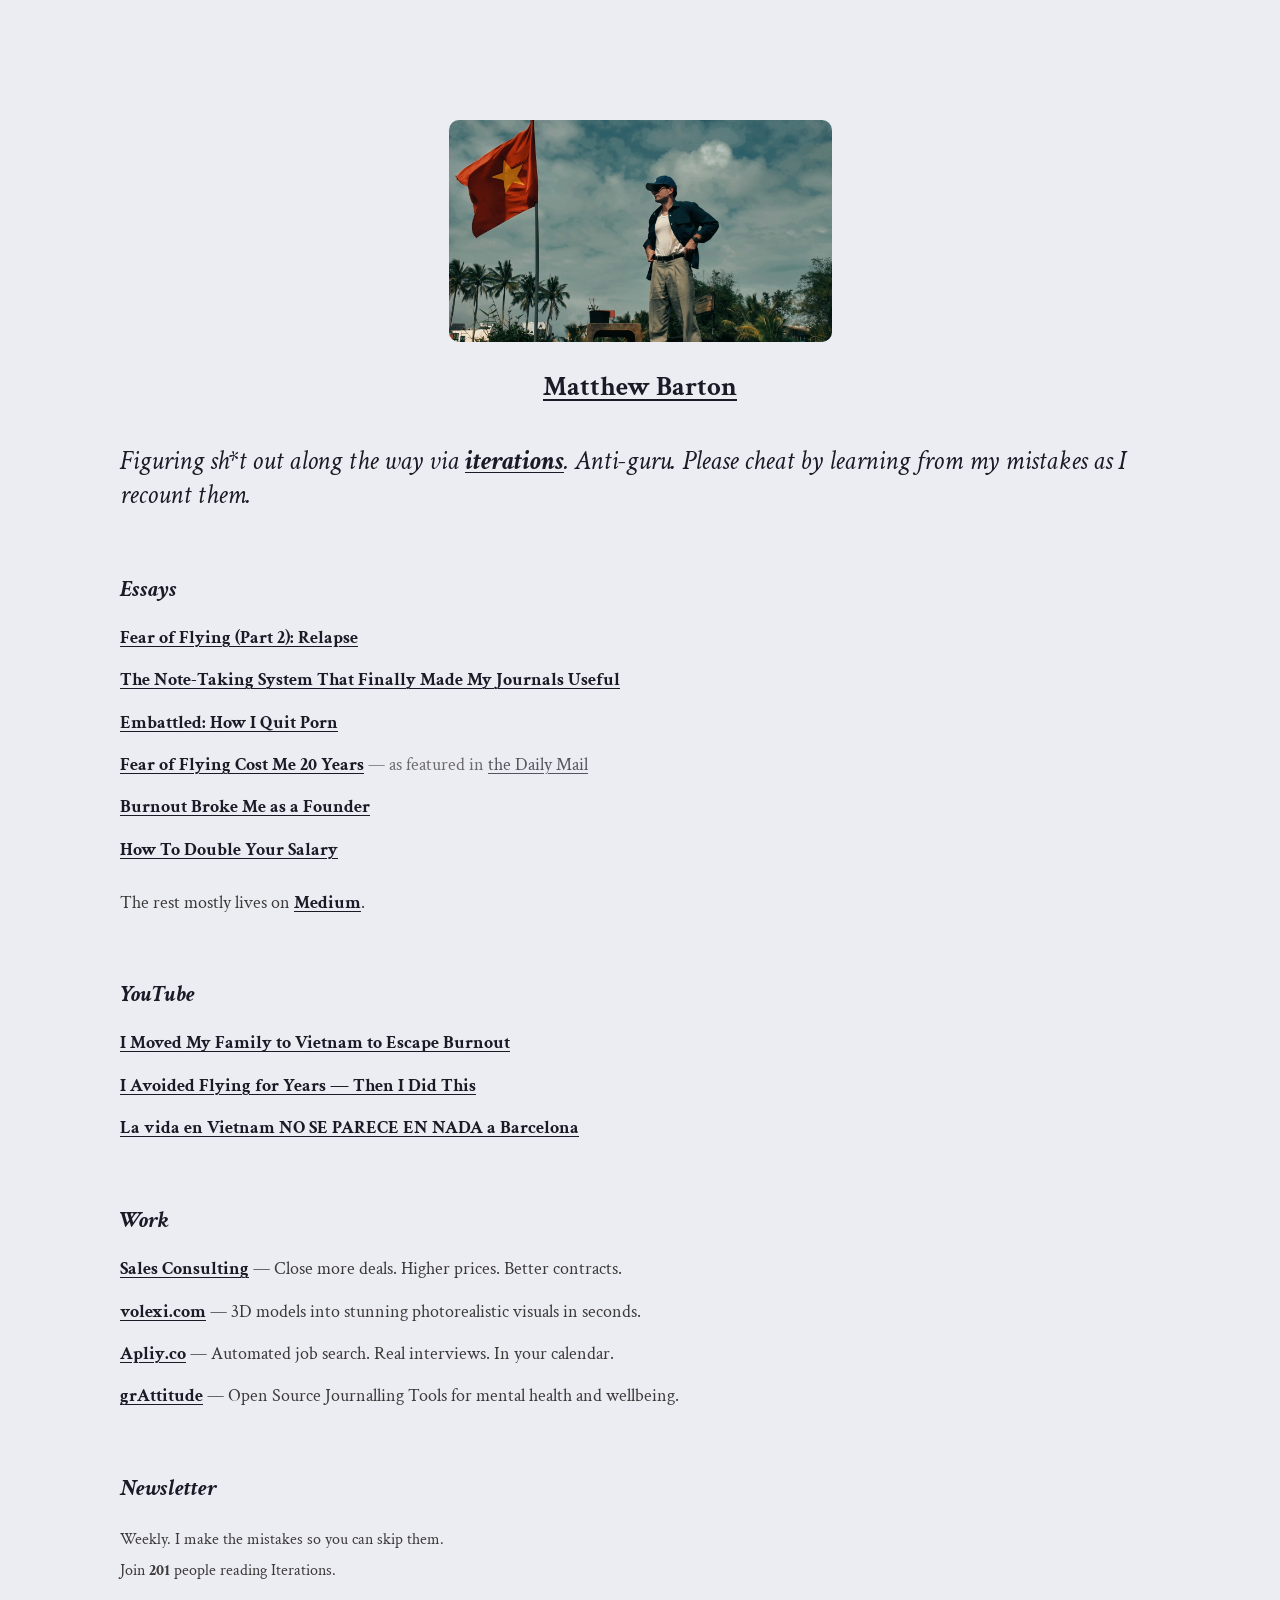
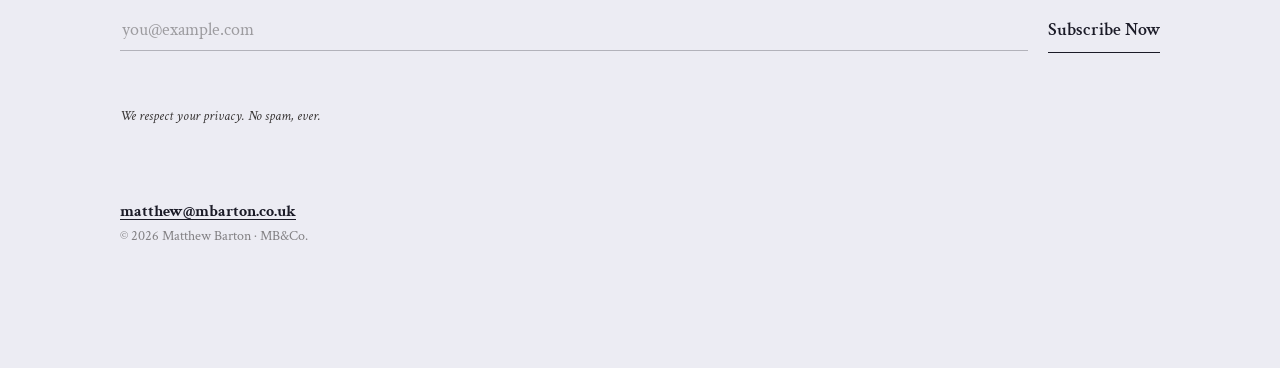
==== index.html @ 24c4029f "Install and configure Vercel Web Analytics ## Vercel Web Analytics Installation  Successfully instal" ====
<!DOCTYPE html>
<html lang="en">
<head>
<meta charset="utf-8">
<meta name="viewport" content="width=device-width, initial-scale=1">
<title>Matthew Barton — MB&amp;Co.</title>
<meta name="description" content="Figuring sh*t out along the way via iterations. Anti-guru. Essays, videos and projects from Matthew Barton.">
<link rel="canonical" href="https://www.mbarton.co.uk/">

<meta property="og:type" content="website">
<meta property="og:site_name" content="MB&amp;Co.">
<meta property="og:title" content="Matthew Barton — MB&amp;Co.">
<meta property="og:description" content="Figuring sh*t out along the way via iterations. Anti-guru. Please cheat by learning from my mistakes as I recount them.">
<meta property="og:url" content="https://www.mbarton.co.uk/">
<meta property="og:image" content="https://www.mbarton.co.uk/images/matthew-vietnam.jpg">
<meta name="theme-color" content="#19232F">
<meta name="twitter:card" content="summary_large_image">

<link rel="icon" href="/images/mbco-logo-180.png" type="image/png">
<link rel="apple-touch-icon" href="/images/mbco-logo-180.png">
<link rel="preconnect" href="https://fonts.googleapis.com">
<link rel="preconnect" href="https://fonts.gstatic.com" crossorigin>
<link rel="stylesheet" href="https://fonts.googleapis.com/css2?family=Crimson+Text:ital,wght@0,400;0,600;0,700;1,400;1,600&display=swap">
<link rel="stylesheet" href="/styles.css">

<!-- Vercel Web Analytics initialization -->
<script>
  window.va = window.va || function () { (window.vaq = window.vaq || []).push(arguments); };
</script>
<script defer src="/_vercel/script.js"></script>
</head>
<body>

<a class="skip" href="#main">Skip to content</a>

<div class="page">
  <main class="card" id="main">

    <header class="hero">
      <img class="hero-img" src="/images/matthew-vietnam.jpg"
           width="1400" height="813"
           alt="Matthew Barton standing beside a Vietnamese flag under palm trees">
      <h1 class="hero-name">Matthew Barton</h1>
      <p class="hero-tagline">
        Figuring sh*t out along the way via
        <a href="https://www.linkedin.com/newsletters/iterations-by-matthew-barton-7289678221522952192/">iterations</a>.
        Anti-guru. Please cheat by learning from my mistakes as I recount them.
      </p>
    </header>

    <section class="section" aria-labelledby="essays">
      <h2 class="section-title" id="essays">Essays</h2>
      <ul class="list">
        <li><a href="https://medium.com/@matthew.barton/fear-of-flying-part-2-relapse-07c12e3618e9">Fear of Flying (Part 2): Relapse</a></li>
        <li><a href="https://medium.com/refounder/the-note-taking-system-that-finally-made-my-journals-useful-2b163375fb8c">The Note-Taking System That Finally Made My Journals Useful</a></li>
        <li><a href="https://medium.com/refounder/embattled-badd80fca2e1">Embattled: How I Quit Porn</a></li>
        <li><a href="https://medium.com/refounder/fear-of-flying-cost-me-20-years-heres-how-i-took-back-control-08aae43d52a0">Fear of Flying Cost Me 20 Years</a>
          <span class="credit">— as featured in <a href="https://www.dailymail.co.uk/lifestyle/article-15554357/fear-flying-tips-phobia-planes-fly-flights-anxiety.html">the Daily Mail</a></span></li>
        <li><a href="https://medium.com/refounder/burnout-broke-me-as-a-founder-these-8-shifts-are-helping-me-come-back-085ca414d92b">Burnout Broke Me as a Founder</a></li>
        <li><a href="https://medium.com/@matthew.barton/increase-your-salary-by-55-27be08bc27ba">How To Double Your Salary</a></li>
      </ul>
      <p class="note">The rest mostly lives on <a href="https://medium.com/@matthew.barton">Medium</a>.</p>
    </section>

    <section class="section" aria-labelledby="youtube">
      <h2 class="section-title" id="youtube">YouTube</h2>
      <ul class="list">
        <li><a href="https://youtu.be/f4rWe0Duj20">I Moved My Family to Vietnam to Escape Burnout</a></li>
        <li><a href="https://youtu.be/TmtsE7OxNx4">I Avoided Flying for Years — Then I Did This</a></li>
        <li><a href="https://youtu.be/N6RdudHgXbE">La vida en Vietnam NO SE PARECE EN NADA a Barcelona</a></li>
      </ul>
    </section>

    <section class="section" aria-labelledby="work">
      <h2 class="section-title" id="work">Work</h2>
      <ul class="list">
        <li><a href="https://www.yexa.io/">Sales Consulting</a> — Close more deals. Higher prices. Better contracts.</li>
        <li><a href="https://volexi.com/">volexi.com</a> — 3D models into stunning photorealistic visuals in seconds.</li>
        <li><a href="https://apliy-official.vercel.app/">Apliy.co</a> — Automated job search. Real interviews. In your calendar.</li>
        <li><a href="https://grattitude.space/">grAttitude</a> — Open Source Journalling Tools for mental health and wellbeing.</li>
      </ul>
    </section>

    <section class="section" aria-labelledby="newsletter">
      <h2 class="section-title" id="newsletter">Newsletter</h2>
      <div class="signup">
        <p class="signup-body">Weekly. I make the mistakes so you can skip them.</p>

        <!-- Subscriber count. 189 on the LinkedIn newsletter + 12 on SendFox = 201.
             Shown deliberately while the number is small — it's the thing that gets
             grown by being looked at. Update by hand for now; live count comes later
             once Beehiiv is sending and its API can be read. -->
        <p class="signup-count">Join <strong>201</strong> people reading Iterations.</p>

        <form class="signup-form" id="signup-form" novalidate>
          <label class="visually-hidden" for="email">Email address</label>
          <input id="email" name="email" type="email" autocomplete="email"
                 placeholder="you@example.com" required>
          <button type="submit">Subscribe Now</button>
        </form>

        <p class="signup-status" id="signup-status" role="status" aria-live="polite"></p>
        <p class="signup-privacy">We respect your privacy. No spam, ever.</p>
      </div>
    </section>

    <footer class="footer">
      <p><a href="mailto:matthew@mbarton.co.uk">matthew@mbarton.co.uk</a></p>
      <p class="footer-legal">&copy; <span id="year">2026</span> Matthew Barton · MB&amp;Co.</p>
    </footer>

  </main>
</div>

<script src="/main.js" defer></script>

<!-- Vercel Speed Insights. Provides Core Web Vitals performance metrics.
     Served by Vercel itself, so there is no third-party request, no cookie
     and no consent banner needed. Returns 404 when running locally, which is
     harmless. Must also be switched on in the Vercel dashboard:
     Project -> Speed Insights -> Enable. -->
<script defer src="/_vercel/insights/script.js"></script>
</body>
</html>
---- styles.css ----
/* MB&Co. — mbarton.co.uk
   Faithful rebuild of the Gamma original: Crimson Text on a pale lavender ground,
   white translucent card, bold underlined links. Measure tightened for readability. */

:root {
  --bg: #ECECF3;
  --ink: #3C3939;
  --ink-strong: #1B1B27;
  --rule: rgba(27, 27, 39, 0.12);
  --serif: "Crimson Text", Georgia, "Times New Roman", serif;
  --measure: 65rem;
  --navy: #19232F;
}

*, *::before, *::after { box-sizing: border-box; }

html { -webkit-text-size-adjust: 100%; }

body {
  margin: 0;
  background: var(--bg);
  color: var(--ink);
  font-family: var(--serif);
  font-size: 1.125rem;
  line-height: 1.6;
  -webkit-font-smoothing: antialiased;
}

.skip {
  position: absolute;
  left: -9999px;
}
.skip:focus {
  left: 1rem; top: 1rem;
  z-index: 10;
  background: #fff;
  padding: 0.5rem 0.9rem;
  border-radius: 6px;
}

.visually-hidden {
  position: absolute;
  width: 1px; height: 1px;
  padding: 0; margin: -1px;
  overflow: hidden;
  clip: rect(0 0 0 0);
  white-space: nowrap;
  border: 0;
}

.page {
  padding: clamp(1rem, 4vw, 3rem) clamp(1rem, 4vw, 2rem);
}

.card {
  max-width: 80rem;
  margin: 0 auto;
  padding: clamp(2rem, 6vw, 4.5rem) clamp(1.25rem, 5vw, 4rem);
}

/* ---------- hero ---------- */

.hero { text-align: center; }

.hero-img {
  display: block;
  width: 100%;
  max-width: 23.9375rem;   /* 383px, as Gamma */
  height: auto;
  margin: 0 auto;
  border-radius: 10px;
}

.hero-name {
  font-size: clamp(1.40625rem, 2.109375vw, 1.6875rem);   /* 22.5px → 27px */
  font-weight: 700;
  line-height: 1.25;
  color: var(--ink-strong);
  text-decoration: underline;
  text-underline-offset: 4px;
  margin: 1.75rem 0 0;
}

.hero-tagline {
  max-width: var(--measure);
  margin: 2.5rem auto 0;
  font-style: italic;
  font-weight: 400;
  font-size: clamp(1.40625rem, 2.109375vw, 1.6875rem);   /* 22.5px → 27px */
  line-height: 1.25;
  color: var(--ink-strong);
  text-align: left;
}

/* ---------- sections ---------- */

.section {
  max-width: var(--measure);
  margin: 0 auto;
  padding-top: clamp(2.75rem, 6vw, 4rem);
}

.section-title {
  font-size: clamp(1.2375rem, 1.7578125vw, 1.40625rem);  /* 19.8px → 22.5px */
  font-style: italic;
  font-weight: 700;
  line-height: 1.25;
  color: var(--ink-strong);
  margin: 0 0 1.25rem;
}

.list {
  list-style: none;
  margin: 0;
  padding: 0;
}

.list li + li { margin-top: 0.85rem; }

.credit {
  color: var(--ink);
  opacity: 0.72;
  white-space: nowrap;
}
.credit a { font-weight: 400; }

.note { margin: 1.5rem 0 0; }

/* ---------- links ---------- */

a {
  color: var(--ink-strong);
  font-weight: 700;
  text-decoration: underline;
  text-underline-offset: 3px;
  text-decoration-thickness: 1px;
  transition: opacity 0.15s ease;
}
a:hover { opacity: 0.62; }
a:focus-visible {
  outline: 2px solid var(--ink-strong);
  outline-offset: 3px;
  border-radius: 2px;
}

/* ---------- newsletter signup ---------- */

.signup { margin-top: 1.5rem; }

.signup-body {
  margin: 0;
  font-size: 1rem;
}

.signup-form {
  margin-top: 1.4rem;
  display: flex;
  flex-wrap: wrap;
  align-items: baseline;
  gap: 0.2rem 1.25rem;
}

.signup-form input {
  flex: 1 1 16rem;
  min-width: 0;
  font-family: inherit;
  font-size: 1.125rem;
  padding: 0.55rem 0.1rem;
  color: var(--ink);
  background: transparent;
  border: 0;
  border-bottom: 1px solid rgba(27, 27, 39, 0.28);
  border-radius: 0;
  transition: border-color 0.15s ease;
}
.signup-form input::placeholder { color: rgba(60, 57, 57, 0.45); }
.signup-form input:focus {
  outline: none;
  border-bottom-color: var(--ink-strong);
}

.signup-form button {
  flex: 0 0 auto;
  font-family: inherit;
  font-size: 1.125rem;
  font-weight: 600;
  padding: 0.72rem 0;
  color: var(--ink-strong);
  background: none;
  border: 0;
  border-bottom: 1px solid var(--ink-strong);
  border-radius: 0;
  cursor: pointer;
  transition: opacity 0.15s ease;
}
.signup-form button:hover { opacity: 0.85; }
.signup-form button:focus-visible {
  outline: 2px solid var(--ink-strong);
  outline-offset: 4px;
}

.signup-status {
  margin: 0.9rem 0 0;
  font-size: 1rem;
  min-height: 1.5rem;
}
.signup-status[data-state="error"] { color: #9B2C2C; }

.signup-count {
  margin: 0.35rem 0 0;
  font-size: 1rem;
}
.signup-count strong { font-weight: 700; }

.signup-privacy {
  margin: 0.75rem 0 0;
  font-size: 0.9rem;        /* 14.4px, as Gamma */
  font-style: italic;
  line-height: 1.6;
}

/* ---------- footer ---------- */

.footer {
  max-width: var(--measure);
  margin: 0 auto;
  padding-top: clamp(3rem, 7vw, 4.5rem);
  font-size: 1rem;
}
.footer p { margin: 0; }

.footer-legal {
  margin-top: 0.5rem;
  font-size: 0.9rem;
  opacity: 0.6;
}

@media (prefers-reduced-motion: reduce) {
  * { transition: none !important; }
}
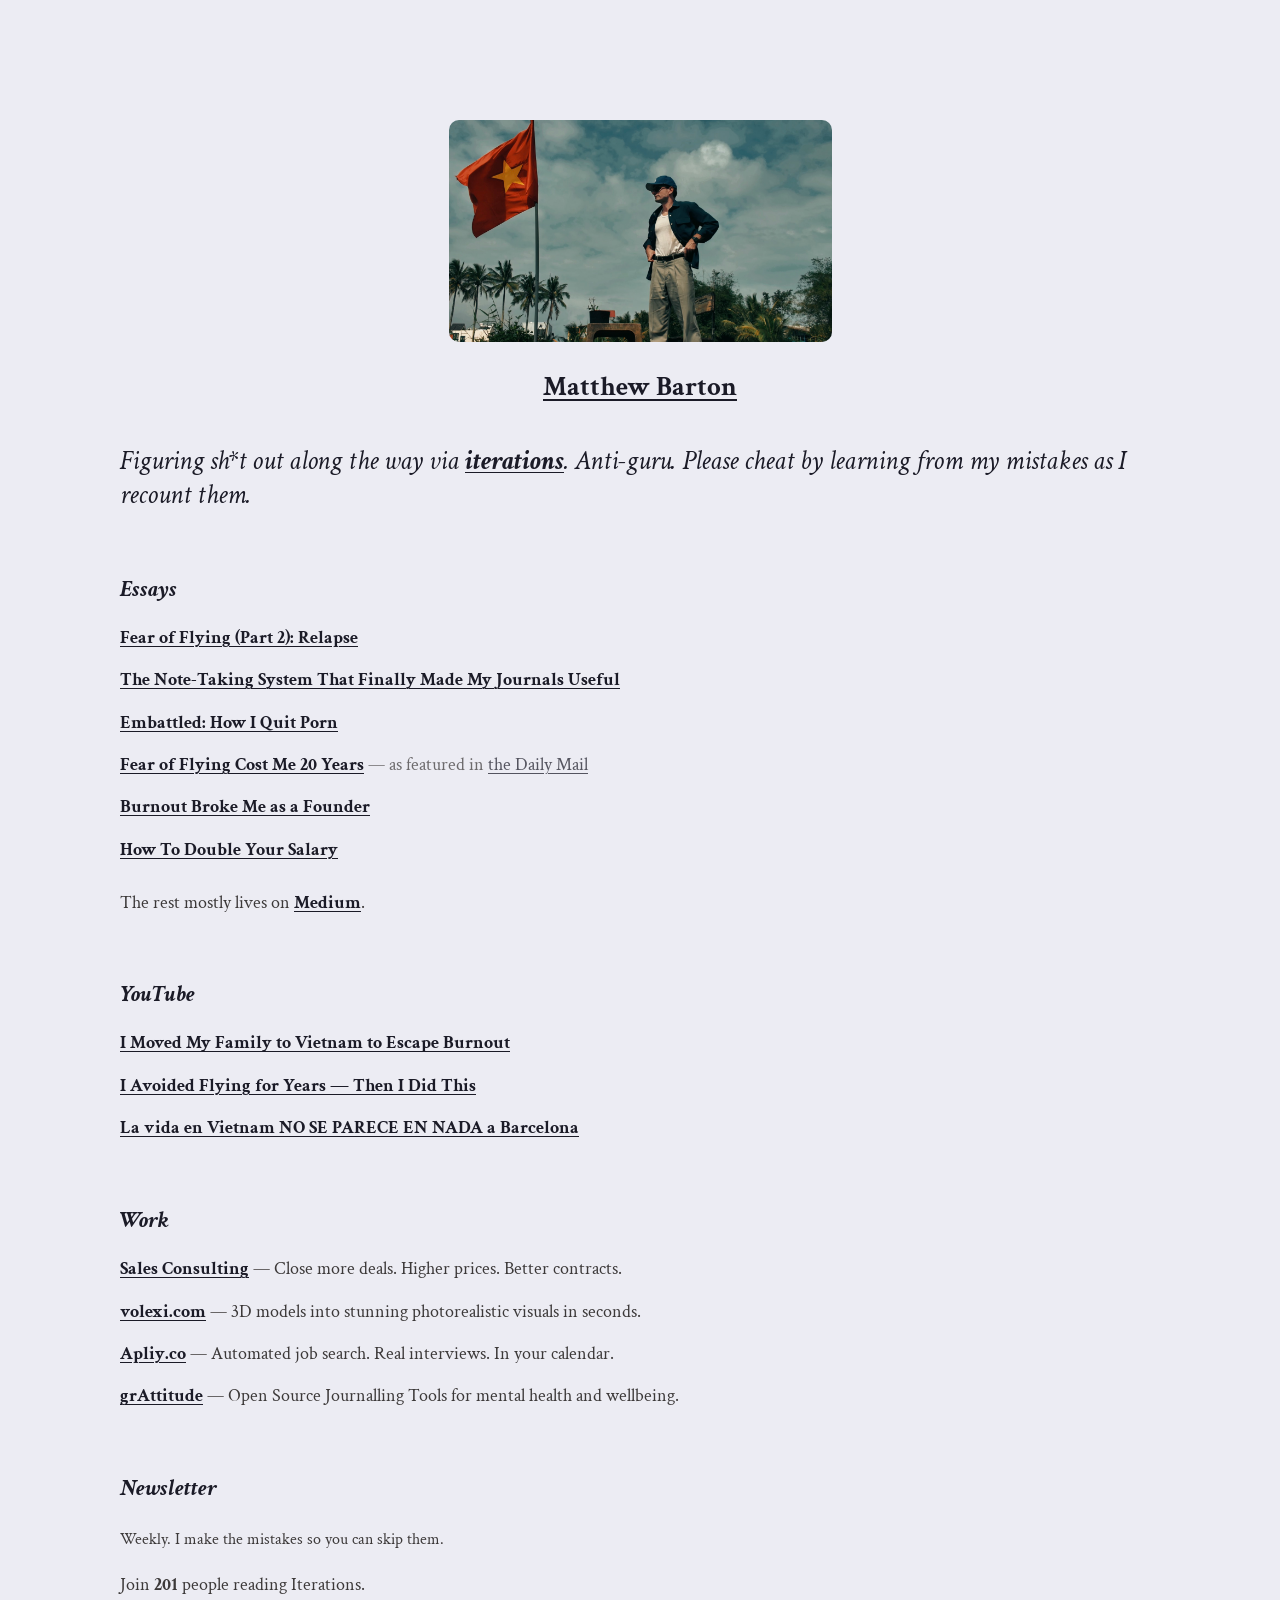
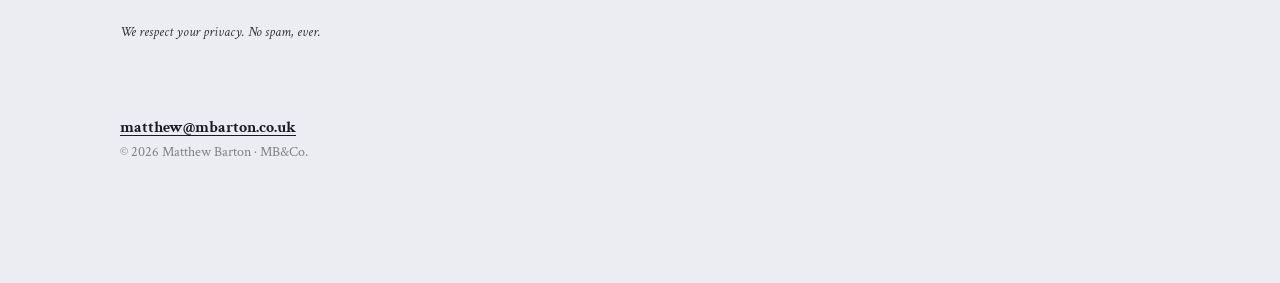
==== commit 6e253d43: "Use Beehiiv's embedded subscribe form Replaces the bespoke form with Beehiiv's loader script so sign" ====
--- a/index.html
+++ b/index.html
@@ -22,12 +22,6 @@
 <link rel="preconnect" href="https://fonts.gstatic.com" crossorigin>
 <link rel="stylesheet" href="https://fonts.googleapis.com/css2?family=Crimson+Text:ital,wght@0,400;0,600;0,700;1,400;1,600&display=swap">
 <link rel="stylesheet" href="/styles.css">
-
-<!-- Vercel Web Analytics initialization -->
-<script>
-  window.va = window.va || function () { (window.vaq = window.vaq || []).push(arguments); };
-</script>
-<script defer src="/_vercel/script.js"></script>
 </head>
 <body>
 
@@ -92,14 +86,16 @@
              once Beehiiv is sending and its API can be read. -->
         <p class="signup-count">Join <strong>201</strong> people reading Iterations.</p>
 
-        <form class="signup-form" id="signup-form" novalidate>
-          <label class="visually-hidden" for="email">Email address</label>
-          <input id="email" name="email" type="email" autocomplete="email"
-                 placeholder="you@example.com" required>
-          <button type="submit">Subscribe Now</button>
-        </form>
+        <!-- Beehiiv subscribe form. Renders and submits in place, so the reader
+             enters their address once and stays on the page. Its appearance is
+             controlled in Beehiiv (Grow -> Subscribe Forms), not by styles.css —
+             the markup is injected by Beehiiv's loader and cannot be restyled
+             from here. -->
+        <div class="signup-embed">
+          <script async src="https://subscribe-forms.beehiiv.com/v3/loader.js"
+                  data-beehiiv-form="95769e9b-e347-4340-8025-097a2545d365"></script>
+        </div>
 
-        <p class="signup-status" id="signup-status" role="status" aria-live="polite"></p>
         <p class="signup-privacy">We respect your privacy. No spam, ever.</p>
       </div>
     </section>
@@ -114,11 +110,15 @@
 
 <script src="/main.js" defer></script>
 
-<!-- Vercel Speed Insights. Provides Core Web Vitals performance metrics.
-     Served by Vercel itself, so there is no third-party request, no cookie
-     and no consent banner needed. Returns 404 when running locally, which is
-     harmless. Must also be switched on in the Vercel dashboard:
-     Project -> Speed Insights -> Enable. -->
+<!-- Vercel Web Analytics. Served by Vercel itself, so there is no third-party
+     request, no cookie and no consent banner needed. Returns 404 when running
+     locally, which is harmless. Must also be switched on in the Vercel
+     dashboard: Project -> Analytics -> Enable. -->
 <script defer src="/_vercel/insights/script.js"></script>
+
+<!-- Forwards UTM parameters on this page through to the Beehiiv form, so
+     signup sources show up in Beehiiv's attribution reporting. -->
+<script type="text/javascript" async
+        src="https://subscribe-forms.beehiiv.com/attribution.js"></script>
 </body>
 </html>
--- a/styles.css
+++ b/styles.css
@@ -152,65 +152,14 @@
   font-size: 1rem;
 }
 
-.signup-form {
-  margin-top: 1.4rem;
-  display: flex;
-  flex-wrap: wrap;
-  align-items: baseline;
-  gap: 0.2rem 1.25rem;
+
+
+
+.signup-count strong { font-weight: 700; }
+
+.signup-embed {
+  margin-top: 1.25rem;
 }
-
-.signup-form input {
-  flex: 1 1 16rem;
-  min-width: 0;
-  font-family: inherit;
-  font-size: 1.125rem;
-  padding: 0.55rem 0.1rem;
-  color: var(--ink);
-  background: transparent;
-  border: 0;
-  border-bottom: 1px solid rgba(27, 27, 39, 0.28);
-  border-radius: 0;
-  transition: border-color 0.15s ease;
-}
-.signup-form input::placeholder { color: rgba(60, 57, 57, 0.45); }
-.signup-form input:focus {
-  outline: none;
-  border-bottom-color: var(--ink-strong);
-}
-
-.signup-form button {
-  flex: 0 0 auto;
-  font-family: inherit;
-  font-size: 1.125rem;
-  font-weight: 600;
-  padding: 0.72rem 0;
-  color: var(--ink-strong);
-  background: none;
-  border: 0;
-  border-bottom: 1px solid var(--ink-strong);
-  border-radius: 0;
-  cursor: pointer;
-  transition: opacity 0.15s ease;
-}
-.signup-form button:hover { opacity: 0.85; }
-.signup-form button:focus-visible {
-  outline: 2px solid var(--ink-strong);
-  outline-offset: 4px;
-}
-
-.signup-status {
-  margin: 0.9rem 0 0;
-  font-size: 1rem;
-  min-height: 1.5rem;
-}
-.signup-status[data-state="error"] { color: #9B2C2C; }
-
-.signup-count {
-  margin: 0.35rem 0 0;
-  font-size: 1rem;
-}
-.signup-count strong { font-weight: 700; }
 
 .signup-privacy {
   margin: 0.75rem 0 0;
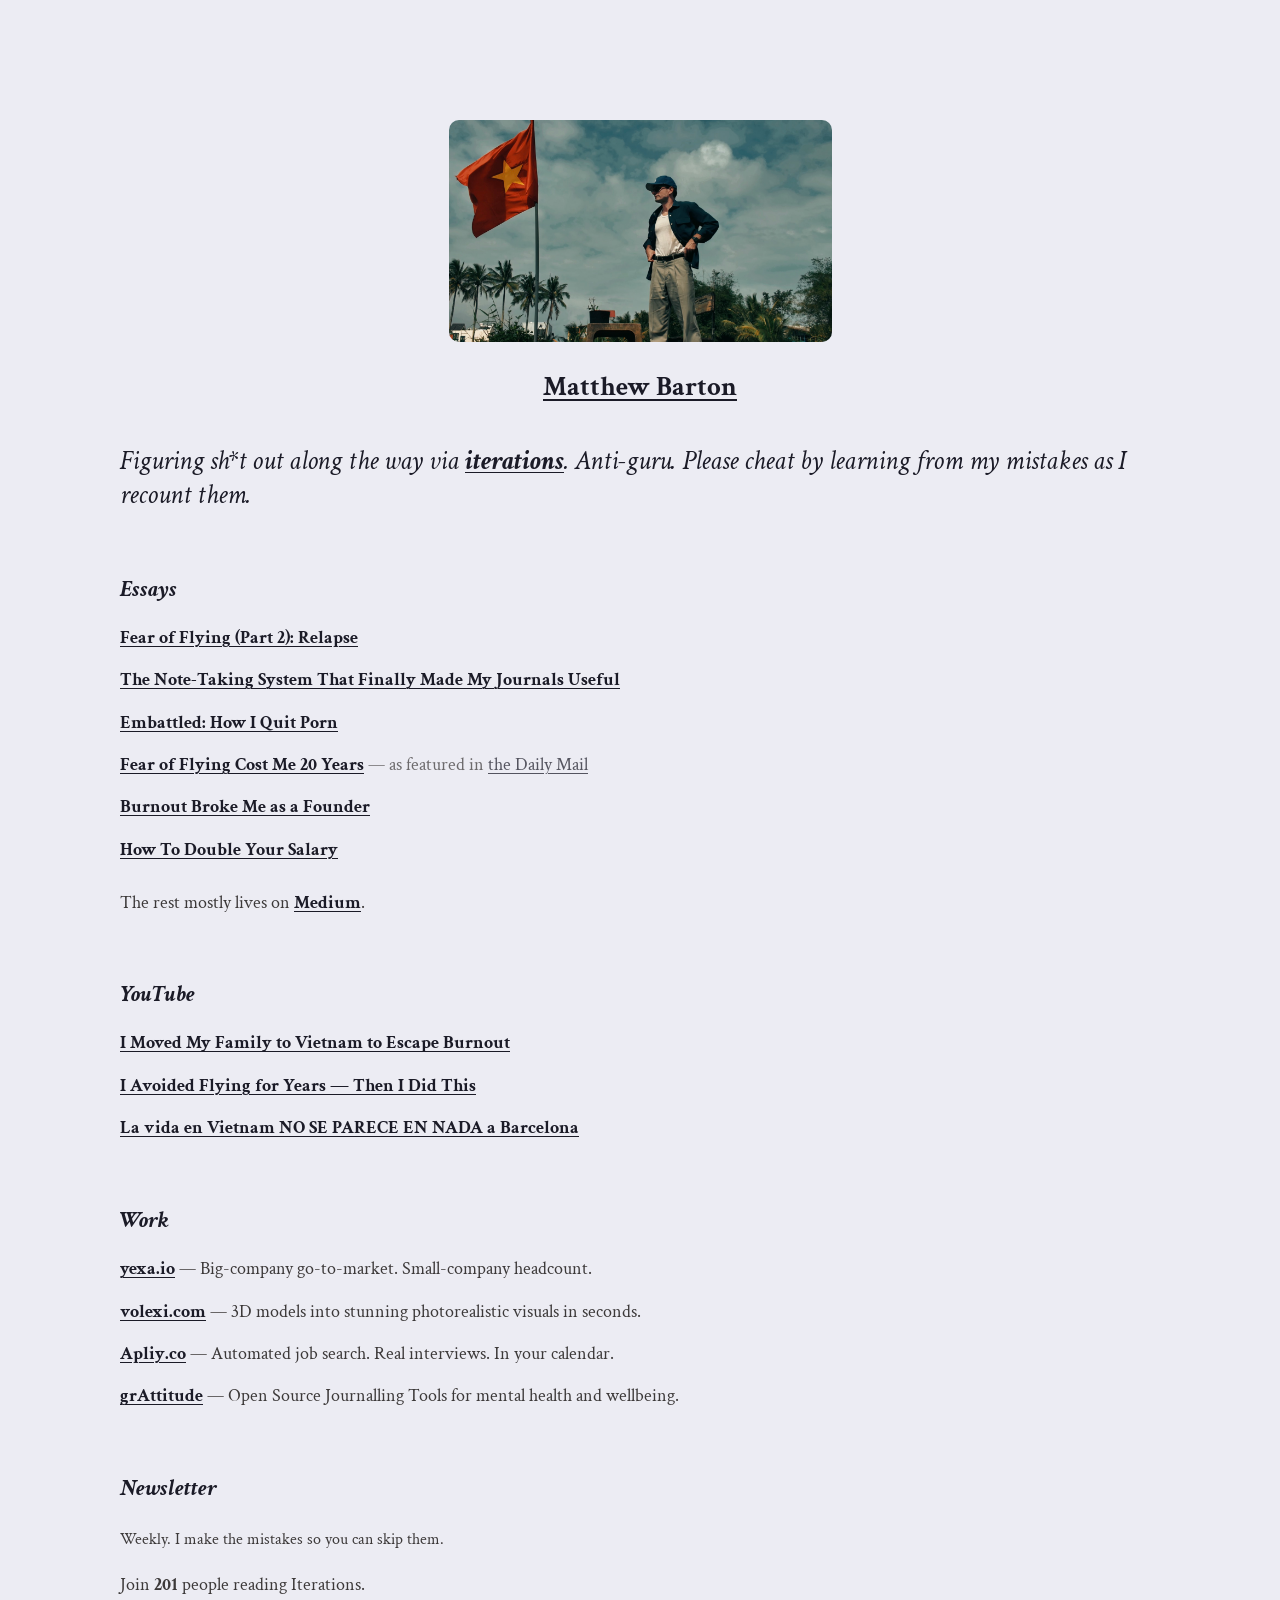
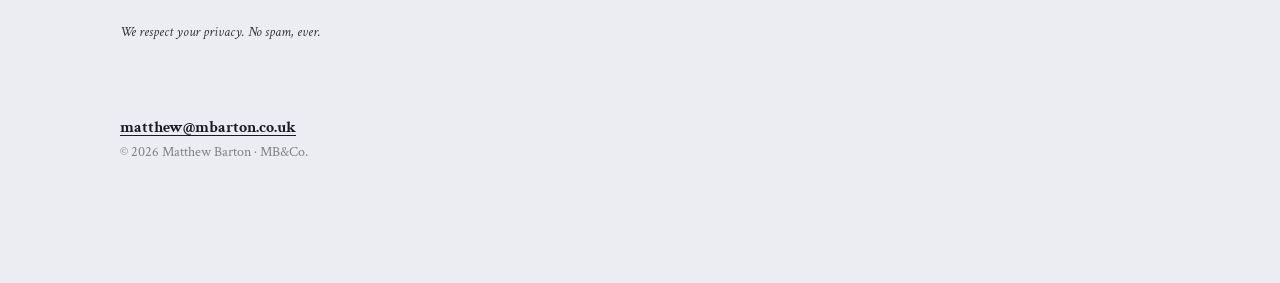
==== commit 974091ce: "Rename the consulting entry to yexa.io with the new positioning 'Sales Consulting — Close more deals" ====
--- a/index.html
+++ b/index.html
@@ -68,7 +68,7 @@
     <section class="section" aria-labelledby="work">
       <h2 class="section-title" id="work">Work</h2>
       <ul class="list">
-        <li><a href="https://www.yexa.io/">Sales Consulting</a> — Close more deals. Higher prices. Better contracts.</li>
+        <li><a href="https://www.yexa.io/">yexa.io</a> — Big-company go-to-market. Small-company headcount.</li>
         <li><a href="https://volexi.com/">volexi.com</a> — 3D models into stunning photorealistic visuals in seconds.</li>
         <li><a href="https://apliy-official.vercel.app/">Apliy.co</a> — Automated job search. Real interviews. In your calendar.</li>
         <li><a href="https://grattitude.space/">grAttitude</a> — Open Source Journalling Tools for mental health and wellbeing.</li>
--- a/styles.css
+++ b/styles.css
@@ -161,6 +161,27 @@
   margin-top: 1.25rem;
 }
 
+/* Beehiiv's loader injects a wrapper with `height: 0; overflow: hidden` and
+   relies on a postMessage from the iframe to set the real height. The iframe
+   only ever posts `beehiiv:child-loaded` and never reports a height, so the
+   form renders invisible. Override the wrapper and pin the iframe instead.
+
+   NOTE: 56px suits the current slim, header-less form (measured at 50px, with
+   slack for the success message). Re-measure and update this if the form is
+   redesigned in Beehiiv — Grow -> Subscribe Forms — or it will clip or leave
+   a gap. */
+.signup-embed > div > div {
+  height: auto !important;
+  overflow: visible !important;
+}
+
+.signup-embed iframe {
+  display: block;
+  width: 100%;
+  height: 56px !important;
+  border: 0;
+}
+
 .signup-privacy {
   margin: 0.75rem 0 0;
   font-size: 0.9rem;        /* 14.4px, as Gamma */
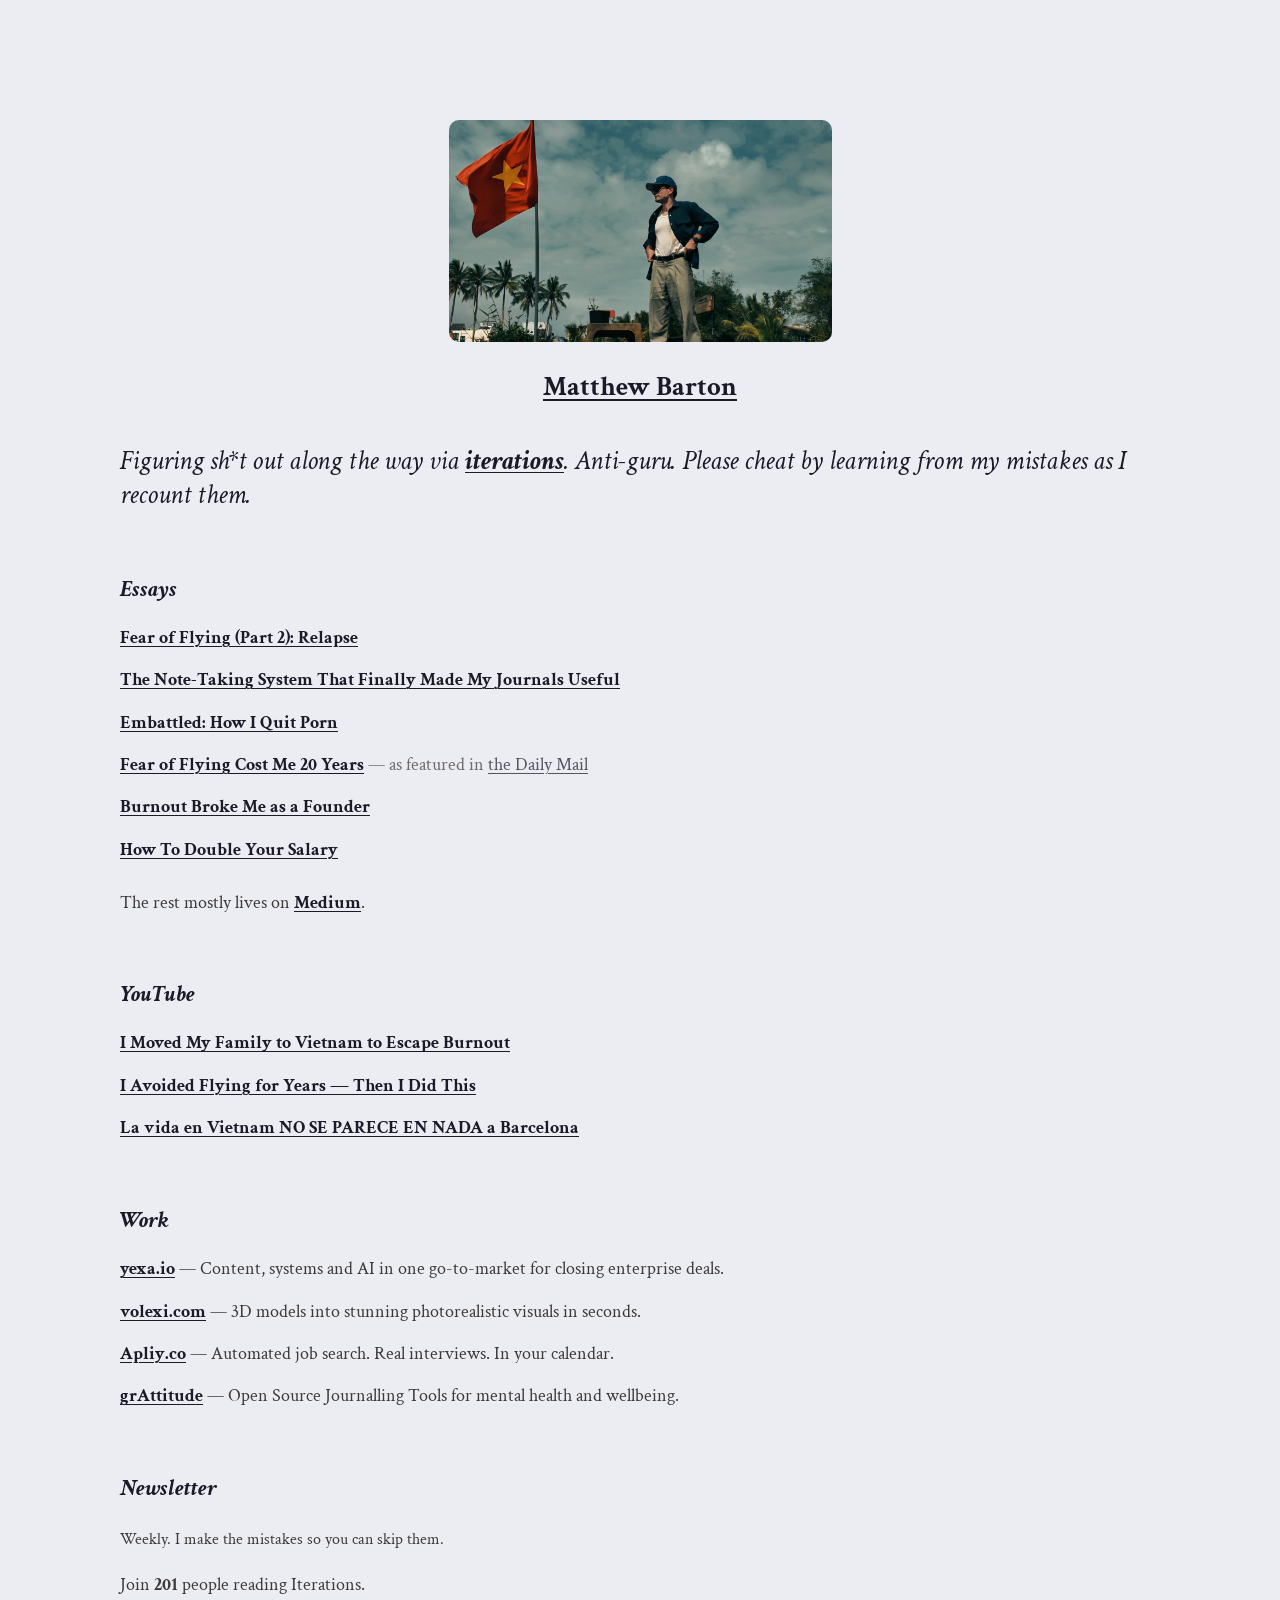
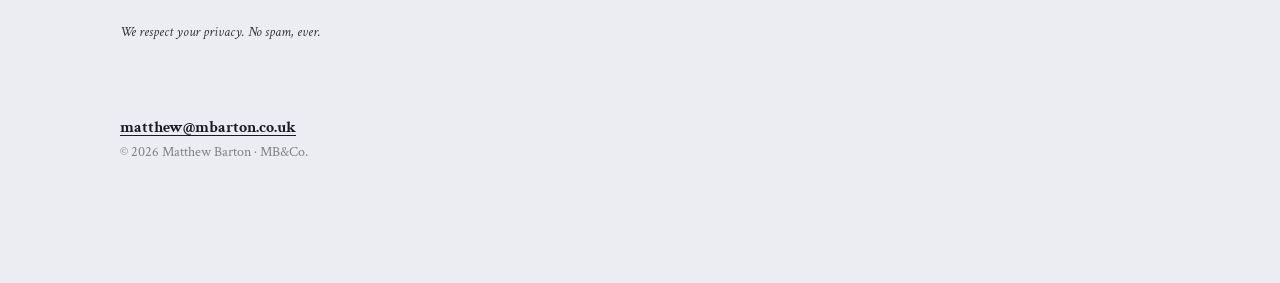
==== commit c1f7d967: "Reframe the Yexa line around the four pillars as one offer" ====
--- a/index.html
+++ b/index.html
@@ -68,7 +68,7 @@
     <section class="section" aria-labelledby="work">
       <h2 class="section-title" id="work">Work</h2>
       <ul class="list">
-        <li><a href="https://www.yexa.io/">yexa.io</a> — Big-company go-to-market. Small-company headcount.</li>
+        <li><a href="https://www.yexa.io/">yexa.io</a> — Content, systems and AI in one go-to-market for closing enterprise deals.</li>
         <li><a href="https://volexi.com/">volexi.com</a> — 3D models into stunning photorealistic visuals in seconds.</li>
         <li><a href="https://apliy-official.vercel.app/">Apliy.co</a> — Automated job search. Real interviews. In your calendar.</li>
         <li><a href="https://grattitude.space/">grAttitude</a> — Open Source Journalling Tools for mental health and wellbeing.</li>
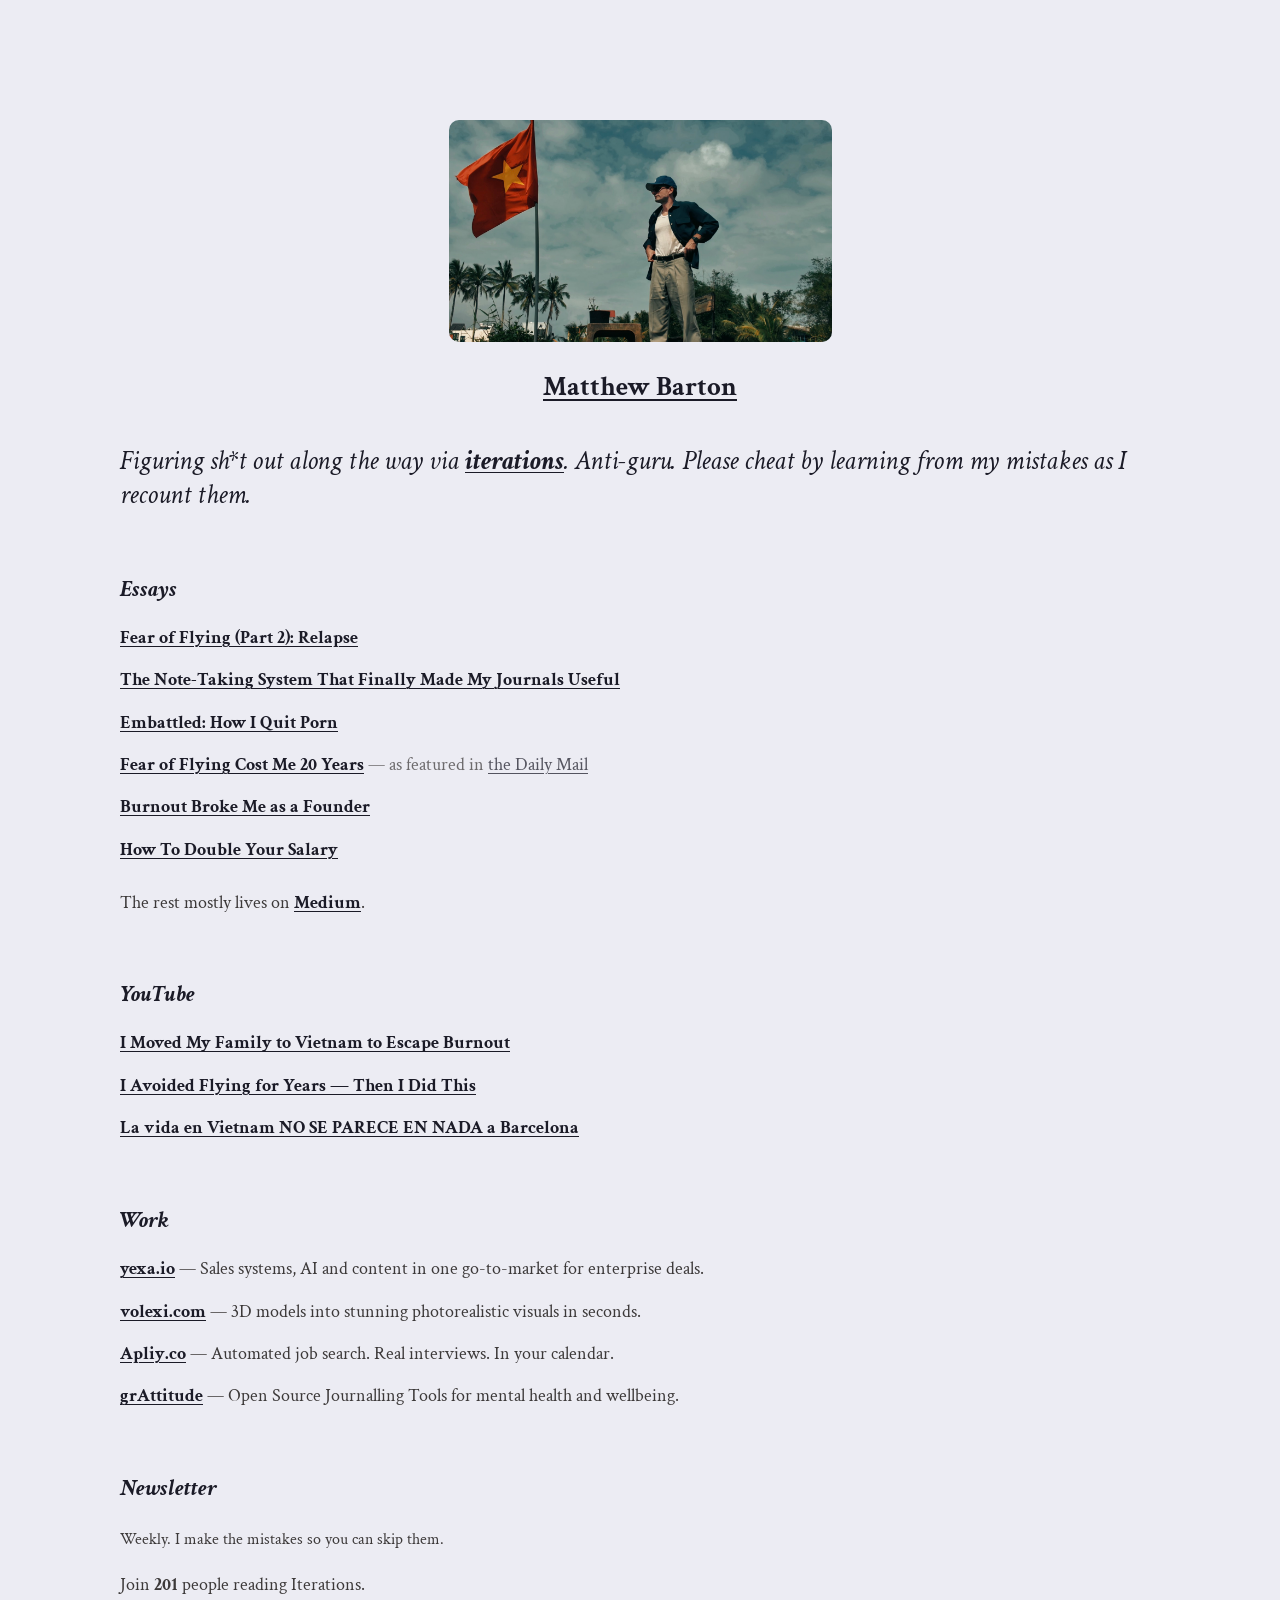
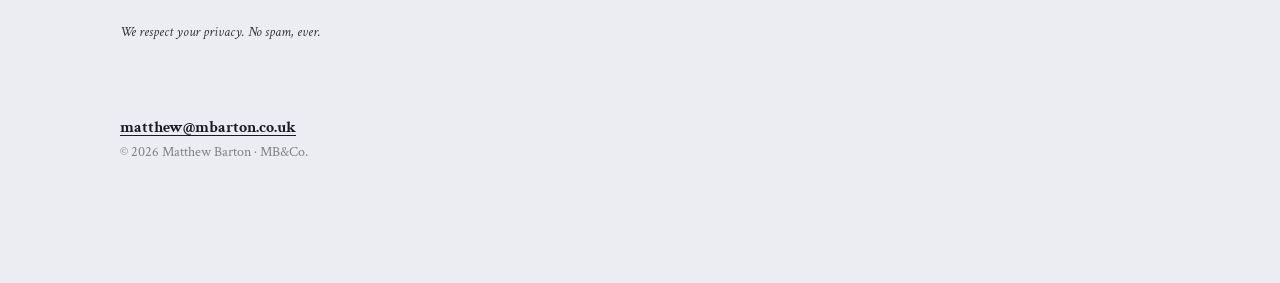
==== commit 48a3a7d2: "Lead the Yexa line with sales rather than content" ====
--- a/index.html
+++ b/index.html
@@ -68,7 +68,7 @@
     <section class="section" aria-labelledby="work">
       <h2 class="section-title" id="work">Work</h2>
       <ul class="list">
-        <li><a href="https://www.yexa.io/">yexa.io</a> — Content, systems and AI in one go-to-market for closing enterprise deals.</li>
+        <li><a href="https://www.yexa.io/">yexa.io</a> — Sales systems, AI and content in one go-to-market for enterprise deals.</li>
         <li><a href="https://volexi.com/">volexi.com</a> — 3D models into stunning photorealistic visuals in seconds.</li>
         <li><a href="https://apliy-official.vercel.app/">Apliy.co</a> — Automated job search. Real interviews. In your calendar.</li>
         <li><a href="https://grattitude.space/">grAttitude</a> — Open Source Journalling Tools for mental health and wellbeing.</li>
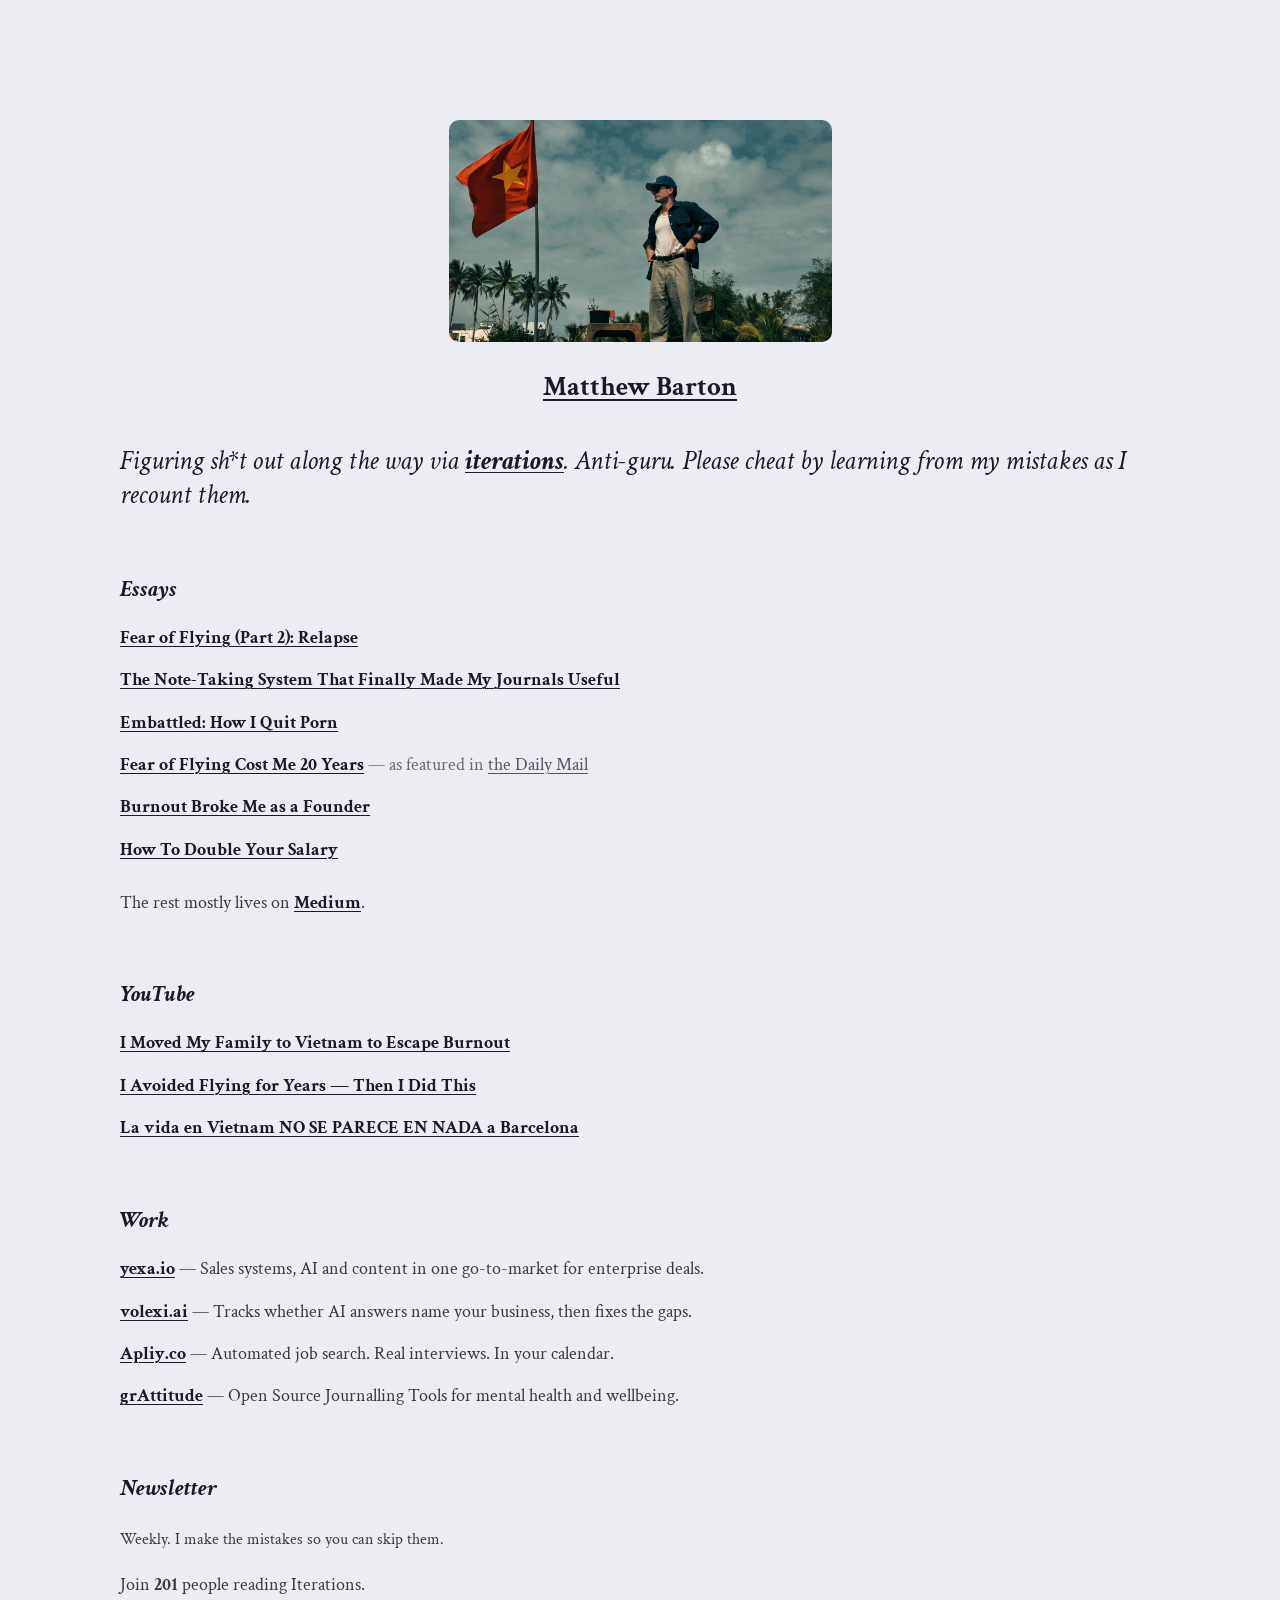
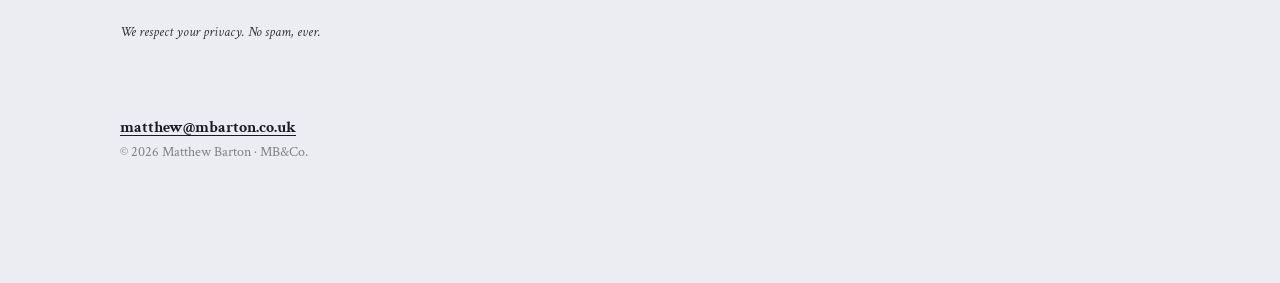
==== commit 28af3374: "Point the Volexi entry at volexi.ai with its own positioning volexi.ai is a different product from v" ====
--- a/index.html
+++ b/index.html
@@ -69,7 +69,7 @@
       <h2 class="section-title" id="work">Work</h2>
       <ul class="list">
         <li><a href="https://www.yexa.io/">yexa.io</a> — Sales systems, AI and content in one go-to-market for enterprise deals.</li>
-        <li><a href="https://volexi.com/">volexi.com</a> — 3D models into stunning photorealistic visuals in seconds.</li>
+        <li><a href="https://volexi.ai/">volexi.ai</a> — Tracks whether AI answers name your business, then fixes the gaps.</li>
         <li><a href="https://apliy-official.vercel.app/">Apliy.co</a> — Automated job search. Real interviews. In your calendar.</li>
         <li><a href="https://grattitude.space/">grAttitude</a> — Open Source Journalling Tools for mental health and wellbeing.</li>
       </ul>
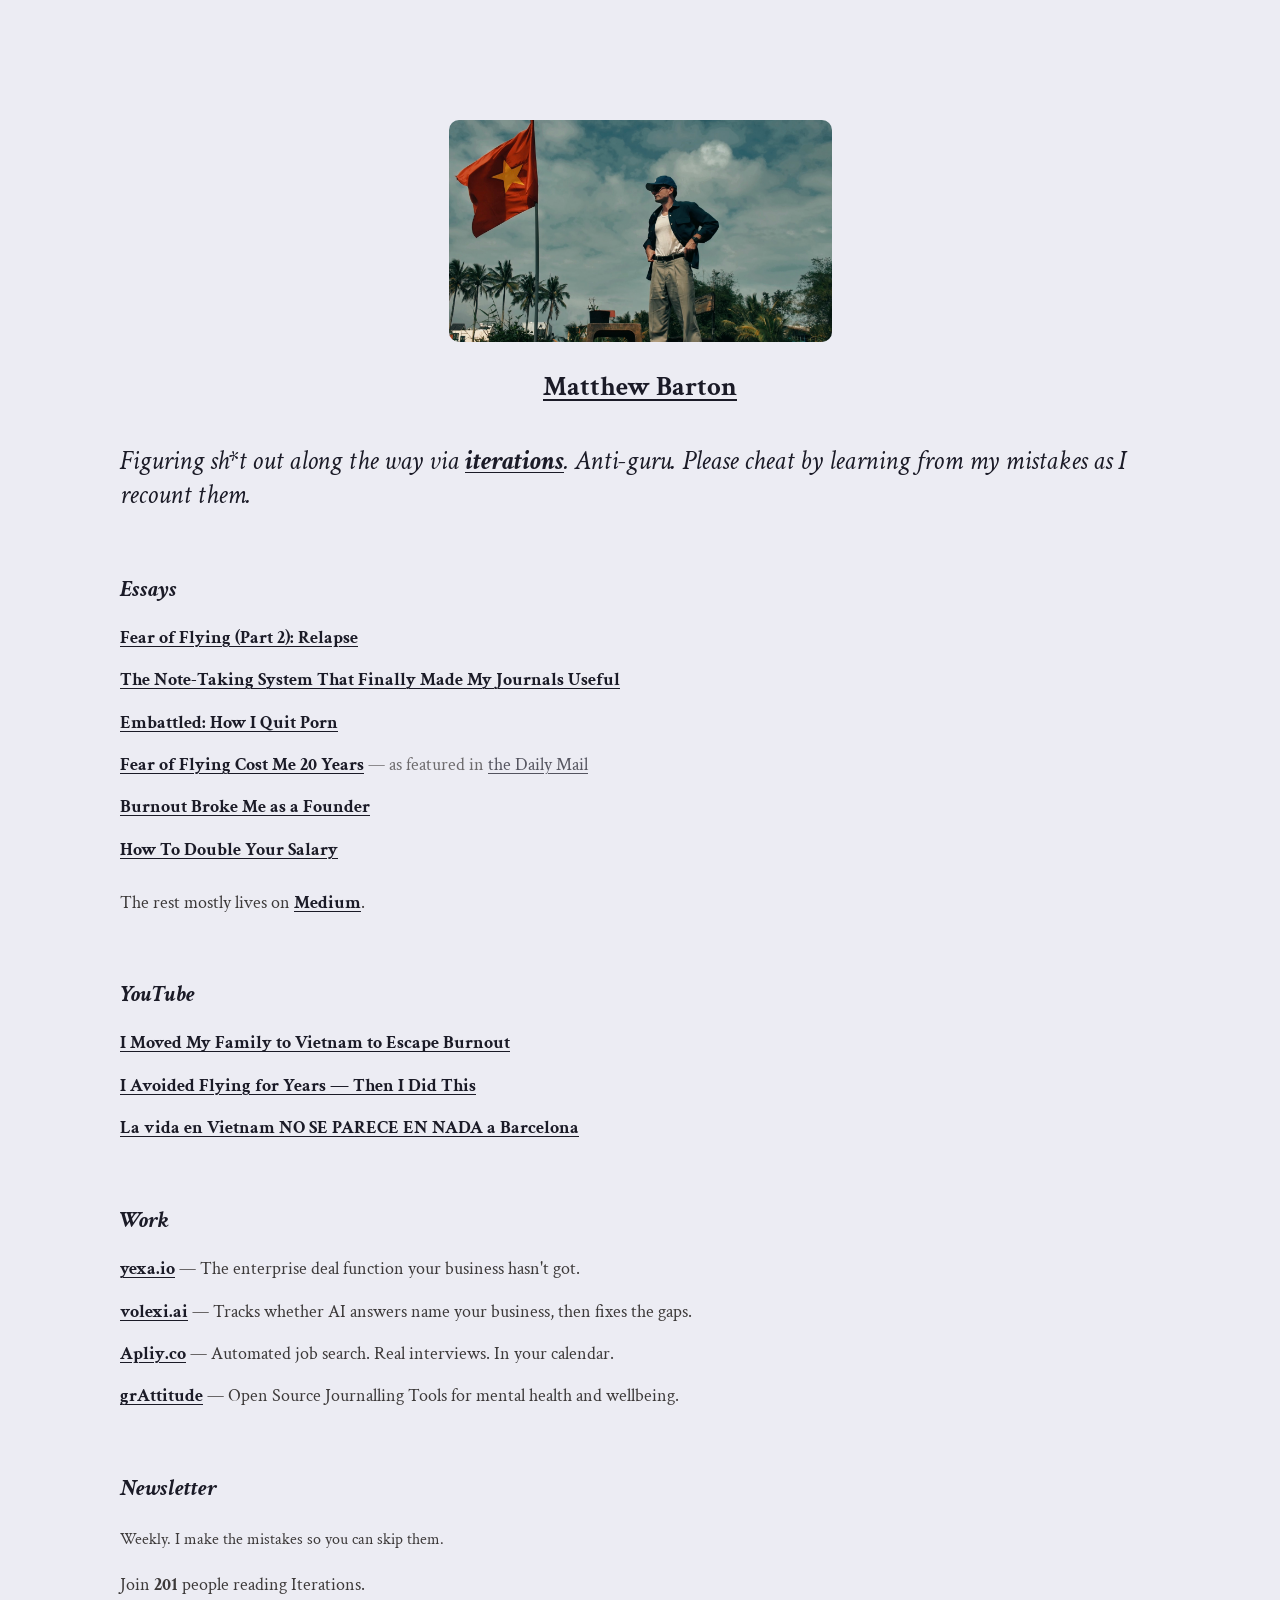
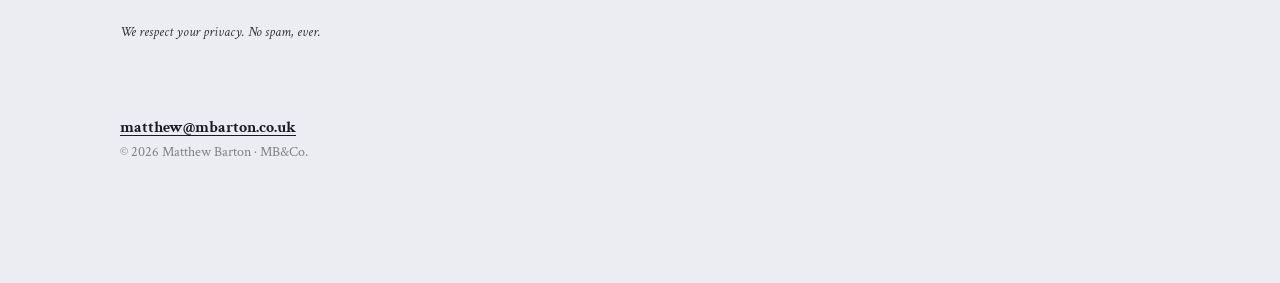
==== commit 3af96a08: "Reframe Yexa around what it does rather than its components Lists the pillars less; states the job. " ====
--- a/index.html
+++ b/index.html
@@ -68,7 +68,7 @@
     <section class="section" aria-labelledby="work">
       <h2 class="section-title" id="work">Work</h2>
       <ul class="list">
-        <li><a href="https://www.yexa.io/">yexa.io</a> — Sales systems, AI and content in one go-to-market for enterprise deals.</li>
+        <li><a href="https://www.yexa.io/">yexa.io</a> — The enterprise deal function your business hasn't got.</li>
         <li><a href="https://volexi.ai/">volexi.ai</a> — Tracks whether AI answers name your business, then fixes the gaps.</li>
         <li><a href="https://apliy-official.vercel.app/">Apliy.co</a> — Automated job search. Real interviews. In your calendar.</li>
         <li><a href="https://grattitude.space/">grAttitude</a> — Open Source Journalling Tools for mental health and wellbeing.</li>
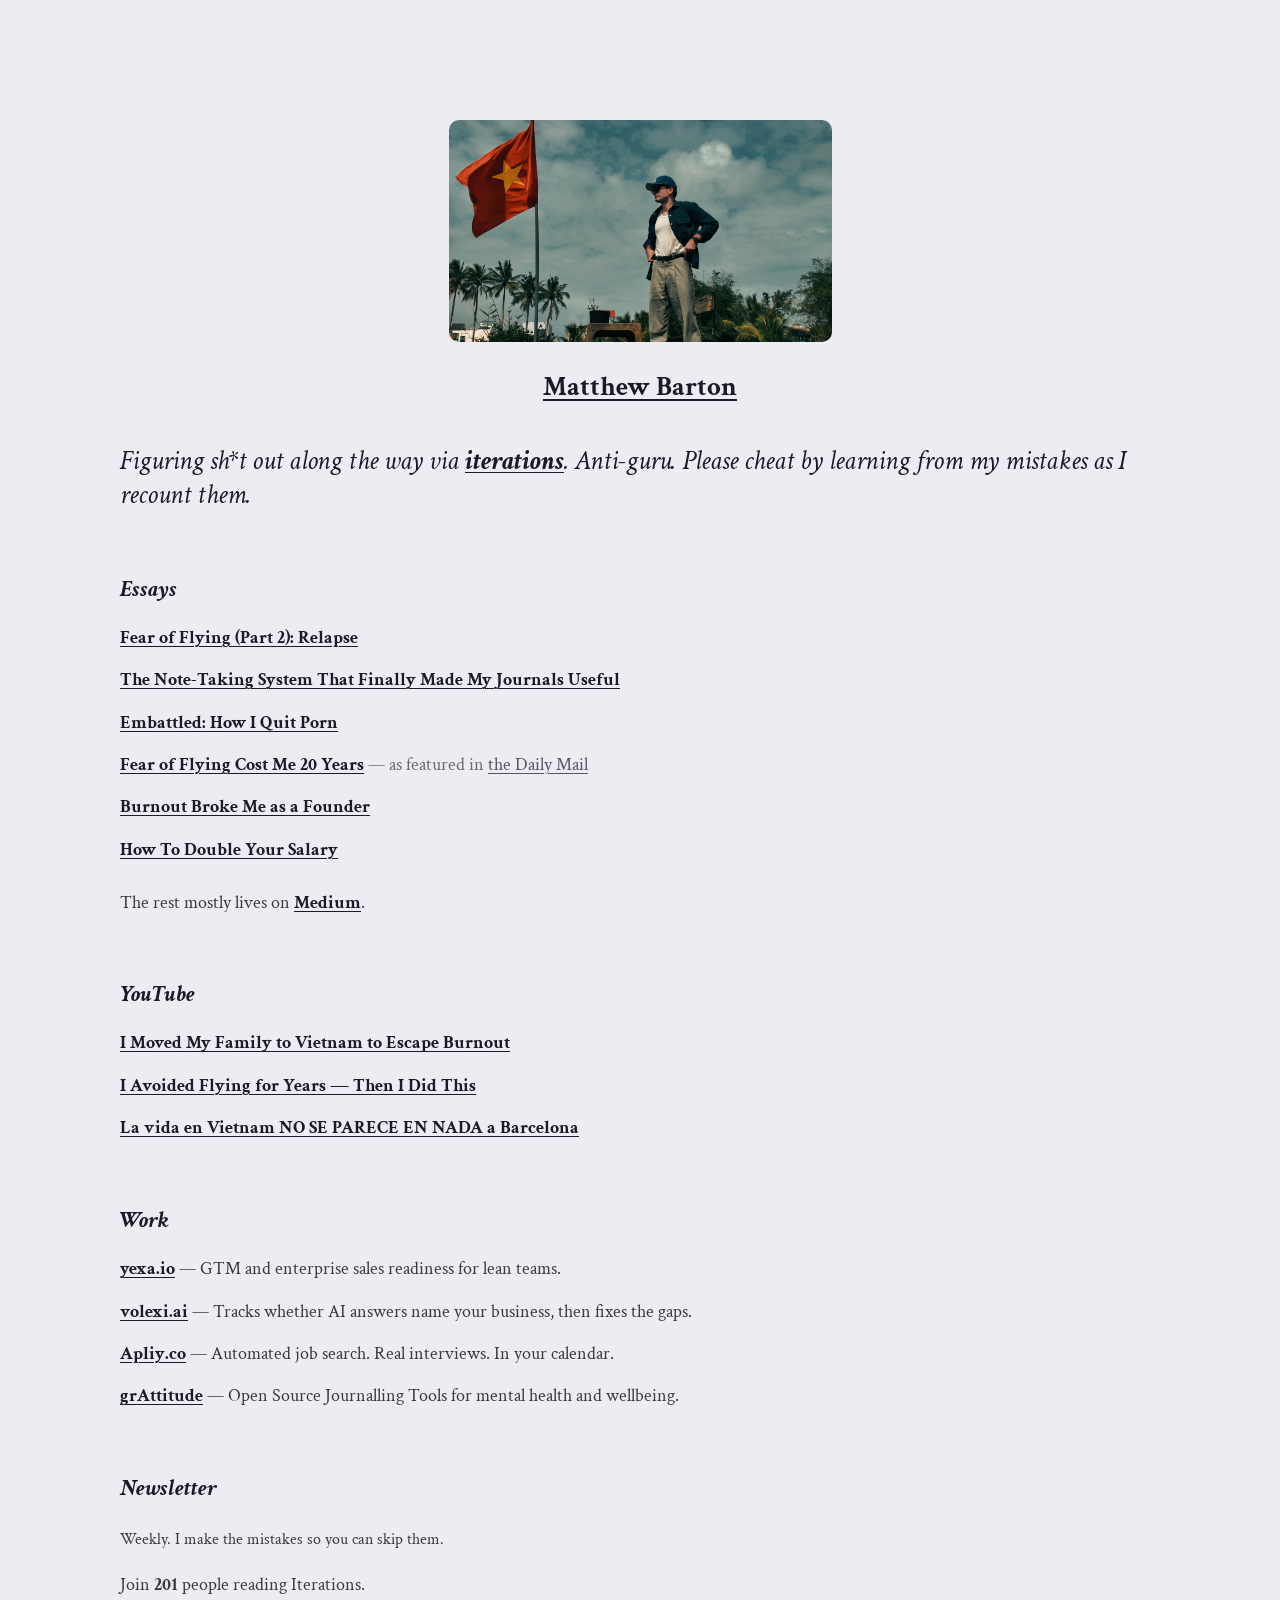
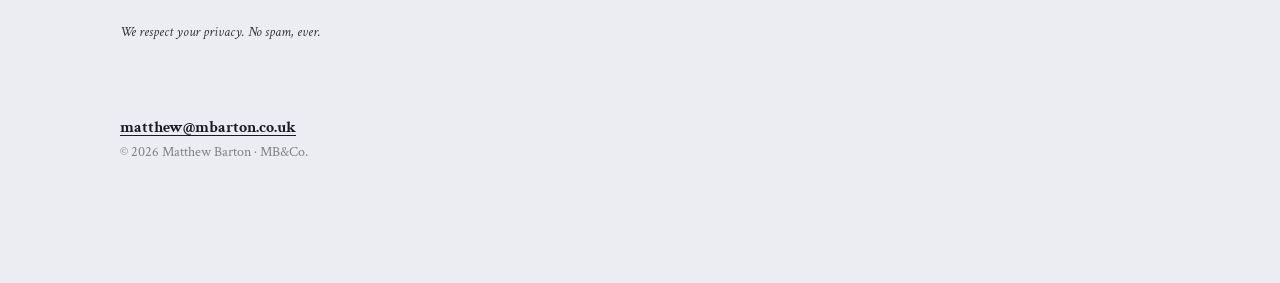
==== commit fdeb53f2: "State Yexa as GTM and enterprise sales readiness for lean teams" ====
--- a/index.html
+++ b/index.html
@@ -68,7 +68,7 @@
     <section class="section" aria-labelledby="work">
       <h2 class="section-title" id="work">Work</h2>
       <ul class="list">
-        <li><a href="https://www.yexa.io/">yexa.io</a> — The enterprise deal function your business hasn't got.</li>
+        <li><a href="https://www.yexa.io/">yexa.io</a> — GTM and enterprise sales readiness for lean teams.</li>
         <li><a href="https://volexi.ai/">volexi.ai</a> — Tracks whether AI answers name your business, then fixes the gaps.</li>
         <li><a href="https://apliy-official.vercel.app/">Apliy.co</a> — Automated job search. Real interviews. In your calendar.</li>
         <li><a href="https://grattitude.space/">grAttitude</a> — Open Source Journalling Tools for mental health and wellbeing.</li>
